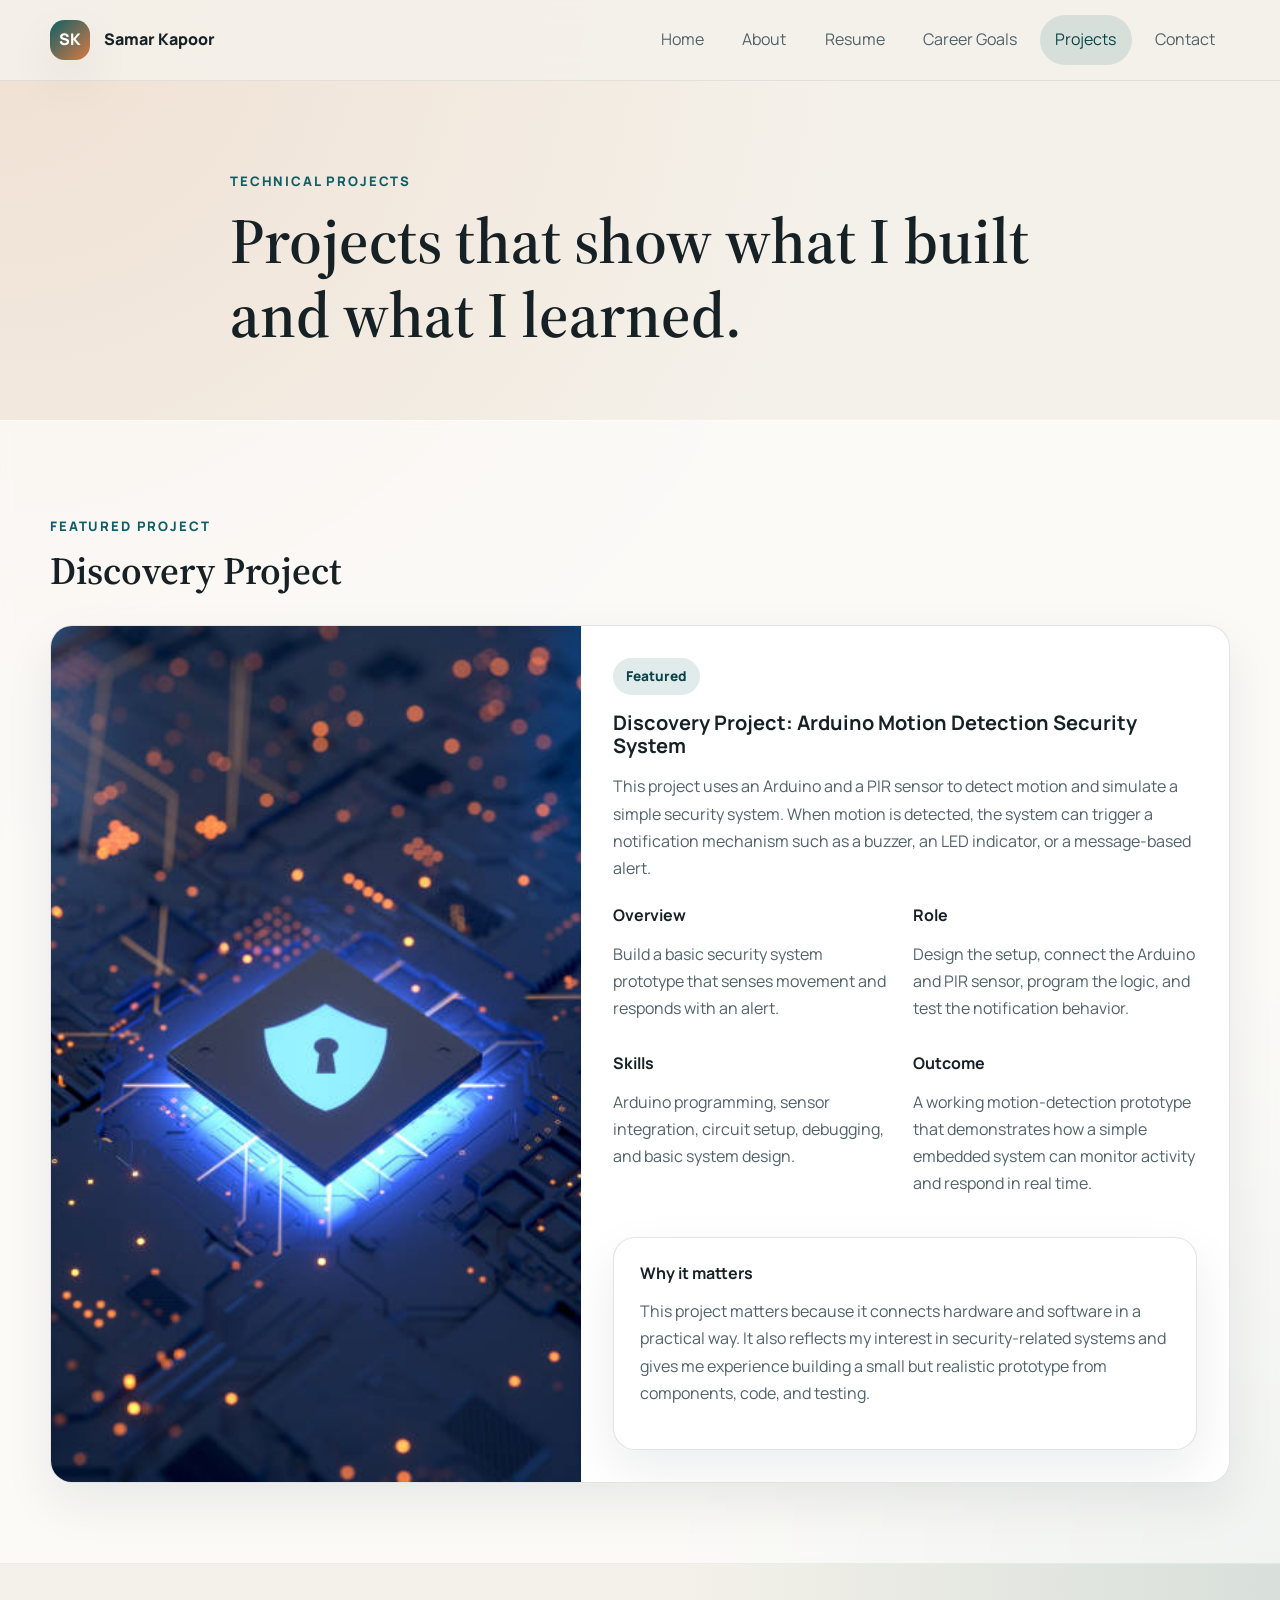
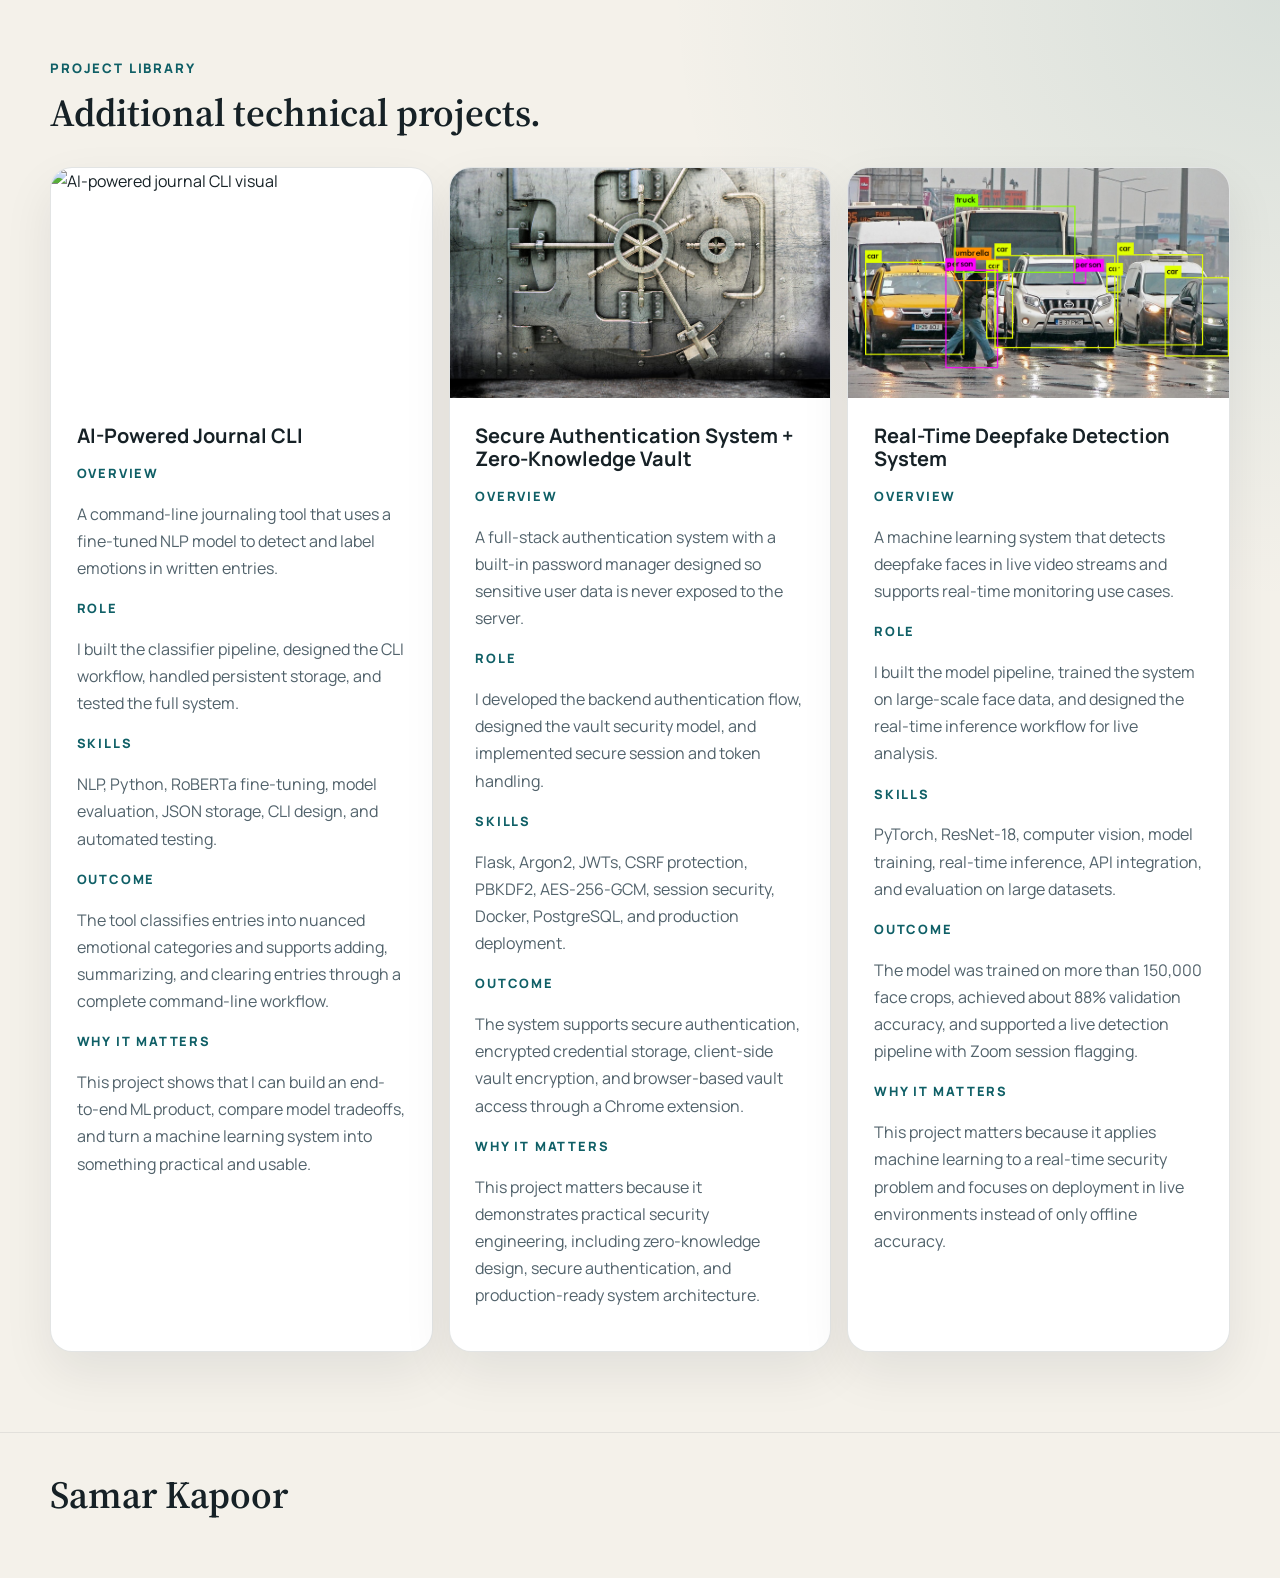
==== projects.html @ 8815f0b4 "Add files via upload" ====
<!DOCTYPE html>
<html lang="en">
<head>
  <meta charset="UTF-8">
  <meta name="viewport" content="width=device-width, initial-scale=1.0">
  <meta name="description" content="Technical projects portfolio for Samar Kapoor including a featured Discovery Project and scalable project cards.">
  <title>Projects | Samar Kapoor Portfolio</title>
  <link rel="preconnect" href="https://fonts.googleapis.com">
  <link rel="preconnect" href="https://fonts.gstatic.com" crossorigin>
  <link href="https://fonts.googleapis.com/css2?family=Manrope:wght@400;500;600;700;800&family=Source+Serif+4:opsz,wght@8..60,400;8..60,600&display=swap" rel="stylesheet">
  <link rel="stylesheet" href="assets/css/styles.css">
</head>
<body data-page="projects">
  <a class="skip-link" href="#main-content">Skip to content</a>
  <header class="site-header">
    <div class="container">
      <nav class="navbar" aria-label="Primary navigation">
        <a class="brand" href="index.html">
          <span class="brand-mark">SK</span>
          <span class="brand-text">Samar Kapoor</span>
        </a>
        <button class="nav-toggle" type="button" aria-expanded="false" aria-controls="nav-links">
          <span class="nav-toggle-bar"></span>
          <span class="nav-toggle-bar"></span>
        </button>
        <div class="nav-links" id="nav-links">
          <a href="index.html" data-nav="home">Home</a>
          <a href="about.html" data-nav="about">About</a>
          <a href="resume.html" data-nav="resume">Resume</a>
          <a href="goals.html" data-nav="goals">Career Goals</a>
          <a href="projects.html" data-nav="projects">Projects</a>
          <a href="contact.html" data-nav="contact">Contact</a>
        </div>
      </nav>
    </div>
  </header>

  <main id="main-content">
    <section class="page-hero section">
      <div class="container narrow-flow">
        <div class="reveal">
          <p class="eyebrow">Technical Projects</p>
          <h1>Projects that show what I built and what I learned.</h1>
        </div>
      </div>
    </section>

    <section class="section surface">
      <div class="container">
        <div class="section-heading reveal">
          <p class="eyebrow">Featured Project</p>
          <h2>Discovery Project</h2>
        </div>
        <article class="featured-project reveal">
          <div class="featured-media">
            <img src="assets/images/arduino.png" alt="Arduino motion detection security system visual">
          </div>
          <div class="featured-content">
            <span class="pill">Featured</span>
            <h3>Discovery Project: Arduino Motion Detection Security System</h3>
            <p>
              This project uses an Arduino and a PIR sensor to detect motion and simulate a simple security system. When motion is detected, the system can trigger a notification mechanism such as a buzzer, an LED indicator, or a message-based alert.
            </p>
            <div class="project-detail-grid">
              <div>
                <h4>Overview</h4>
                <p>Build a basic security system prototype that senses movement and responds with an alert.</p>
              </div>
              <div>
                <h4>Role</h4>
                <p>Design the setup, connect the Arduino and PIR sensor, program the logic, and test the notification behavior.</p>
              </div>
              <div>
                <h4>Skills</h4>
                <p>Arduino programming, sensor integration, circuit setup, debugging, and basic system design.</p>
              </div>
              <div>
                <h4>Outcome</h4>
                <p>A working motion-detection prototype that demonstrates how a simple embedded system can monitor activity and respond in real time.</p>
              </div>
            </div>
            <div class="callout">
              <h4>Why it matters</h4>
              <p>
                This project matters because it connects hardware and software in a practical way. It also reflects my interest in security-related systems and gives me experience building a small but realistic prototype from components, code, and testing.
              </p>
            </div>
          </div>
        </article>
      </div>
    </section>

    <section class="section" id="project-library">
      <div class="container">
        <div class="section-heading reveal">
          <p class="eyebrow">Project Library</p>
          <h2>Additional technical projects.</h2>
        </div>
        <div class="project-grid">
          <article class="project-card reveal">
            <img src="assets/images/diary.png" alt="AI-powered journal CLI visual">
            <div class="project-card-body">
              <h3>AI-Powered Journal CLI</h3>
              <p class="project-label">Overview</p>
              <p>A command-line journaling tool that uses a fine-tuned NLP model to detect and label emotions in written entries.</p>
              <p class="project-label">Role</p>
              <p>I built the classifier pipeline, designed the CLI workflow, handled persistent storage, and tested the full system.</p>
              <p class="project-label">Skills</p>
              <p>NLP, Python, RoBERTa fine-tuning, model evaluation, JSON storage, CLI design, and automated testing.</p>
              <p class="project-label">Outcome</p>
              <p>The tool classifies entries into nuanced emotional categories and supports adding, summarizing, and clearing entries through a complete command-line workflow.</p>
              <p class="project-label">Why it matters</p>
              <p>This project shows that I can build an end-to-end ML product, compare model tradeoffs, and turn a machine learning system into something practical and usable.</p>
            </div>
          </article>

          <article class="project-card reveal">
            <img src="assets/images/vault.png" alt="Secure authentication and zero-knowledge vault visual">
            <div class="project-card-body">
              <h3>Secure Authentication System + Zero-Knowledge Vault</h3>
              <p class="project-label">Overview</p>
              <p>A full-stack authentication system with a built-in password manager designed so sensitive user data is never exposed to the server.</p>
              <p class="project-label">Role</p>
              <p>I developed the backend authentication flow, designed the vault security model, and implemented secure session and token handling.</p>
              <p class="project-label">Skills</p>
              <p>Flask, Argon2, JWTs, CSRF protection, PBKDF2, AES-256-GCM, session security, Docker, PostgreSQL, and production deployment.</p>
              <p class="project-label">Outcome</p>
              <p>The system supports secure authentication, encrypted credential storage, client-side vault encryption, and browser-based vault access through a Chrome extension.</p>
              <p class="project-label">Why it matters</p>
              <p>This project matters because it demonstrates practical security engineering, including zero-knowledge design, secure authentication, and production-ready system architecture.</p>
            </div>
          </article>

          <article class="project-card reveal">
            <img src="assets/images/deepfake.png" alt="Real-time deepfake detection system visual">
            <div class="project-card-body">
              <h3>Real-Time Deepfake Detection System</h3>
              <p class="project-label">Overview</p>
              <p>A machine learning system that detects deepfake faces in live video streams and supports real-time monitoring use cases.</p>
              <p class="project-label">Role</p>
              <p>I built the model pipeline, trained the system on large-scale face data, and designed the real-time inference workflow for live analysis.</p>
              <p class="project-label">Skills</p>
              <p>PyTorch, ResNet-18, computer vision, model training, real-time inference, API integration, and evaluation on large datasets.</p>
              <p class="project-label">Outcome</p>
              <p>The model was trained on more than 150,000 face crops, achieved about 88% validation accuracy, and supported a live detection pipeline with Zoom session flagging.</p>
              <p class="project-label">Why it matters</p>
              <p>This project matters because it applies machine learning to a real-time security problem and focuses on deployment in live environments instead of only offline accuracy.</p>
            </div>
          </article>
        </div>
      </div>
    </section>
  </main>

  <footer class="site-footer">
    <div class="container footer-grid">
      <div>
        <h2>Samar Kapoor</h2>
      </div>
    </div>
  </footer>

  <script src="assets/js/script.js"></script>
</body>
</html>
---- assets/css/styles.css ----
:root {
  --bg: #f4f1ea;
  --surface: #fffaf2;
  --surface-strong: #ffffff;
  --text: #162126;
  --muted: #51626b;
  --border: rgba(22, 33, 38, 0.12);
  --primary: #0f5f66;
  --primary-dark: #0a444a;
  --accent: #d97a43;
  --accent-soft: #f3dbc8;
  --shadow: 0 20px 50px rgba(15, 29, 37, 0.08);
  --radius: 22px;
  --radius-sm: 14px;
  --max-width: 1180px;
}

*,
*::before,
*::after {
  box-sizing: border-box;
}

html {
  scroll-behavior: smooth;
}

body {
  margin: 0;
  font-family: "Manrope", sans-serif;
  background:
    radial-gradient(circle at top left, rgba(217, 122, 67, 0.14), transparent 25%),
    radial-gradient(circle at right center, rgba(15, 95, 102, 0.12), transparent 30%),
    var(--bg);
  color: var(--text);
  line-height: 1.7;
}

img {
  display: block;
  max-width: 100%;
}

a {
  color: inherit;
  text-decoration: none;
}

p,
li {
  color: var(--muted);
}

h1,
h2,
h3,
h4 {
  margin: 0 0 0.8rem;
  color: var(--text);
  line-height: 1.15;
}

h1,
h2 {
  font-family: "Source Serif 4", serif;
  font-weight: 600;
}

h1 {
  font-size: clamp(2.8rem, 5vw, 5rem);
}

h2 {
  font-size: clamp(2rem, 3vw, 3rem);
}

h3 {
  font-size: 1.25rem;
}

.container {
  width: min(calc(100% - 2rem), var(--max-width));
  margin: 0 auto;
}

.section {
  padding: 5rem 0;
}

.surface {
  background: rgba(255, 255, 255, 0.62);
  border-top: 1px solid rgba(255, 255, 255, 0.5);
  border-bottom: 1px solid rgba(15, 95, 102, 0.08);
  backdrop-filter: blur(6px);
}

.skip-link {
  position: absolute;
  left: -999px;
  top: 1rem;
  padding: 0.75rem 1rem;
  background: var(--text);
  color: white;
  border-radius: 999px;
  z-index: 1000;
}

.skip-link:focus {
  left: 1rem;
}

.site-header {
  position: sticky;
  top: 0;
  z-index: 999;
  background: rgba(244, 241, 234, 0.9);
  backdrop-filter: blur(12px);
  border-bottom: 1px solid rgba(22, 33, 38, 0.08);
}

.navbar {
  display: flex;
  align-items: center;
  justify-content: space-between;
  gap: 1.5rem;
  min-height: 5rem;
}

.brand {
  display: inline-flex;
  align-items: center;
  gap: 0.85rem;
  font-weight: 800;
}

.brand-mark {
  display: inline-grid;
  place-items: center;
  width: 2.5rem;
  height: 2.5rem;
  background: linear-gradient(135deg, var(--primary), var(--accent));
  color: white;
  border-radius: 0.9rem;
  box-shadow: var(--shadow);
}

.nav-links {
  display: flex;
  align-items: center;
  gap: 0.5rem;
}

.nav-links a {
  padding: 0.7rem 0.95rem;
  color: var(--muted);
  border-radius: 999px;
  transition: background-color 180ms ease, color 180ms ease, transform 180ms ease;
}

.nav-links a:hover,
.nav-links a.active {
  background: rgba(15, 95, 102, 0.12);
  color: var(--primary-dark);
}

.nav-toggle {
  display: none;
  border: 0;
  background: transparent;
  padding: 0.5rem;
}

.nav-toggle-bar {
  display: block;
  width: 1.5rem;
  height: 2px;
  background: var(--text);
  margin: 0.3rem 0;
}

.hero-grid,
.page-hero-grid,
.resume-layout,
.two-column,
.split-band {
  display: grid;
  gap: 2rem;
  align-items: center;
}

.hero-grid,
.page-hero-grid,
.resume-layout {
  grid-template-columns: 1.2fr 0.8fr;
}

.hero {
  padding: 5.5rem 0 4.5rem;
}

.lead {
  font-size: 1.1rem;
  max-width: 65ch;
}

.eyebrow {
  margin-bottom: 0.75rem;
  text-transform: uppercase;
  letter-spacing: 0.14em;
  font-size: 0.82rem;
  font-weight: 800;
  color: var(--primary);
}

.hero-actions,
.button-row {
  display: flex;
  flex-wrap: wrap;
  gap: 1rem;
  margin: 2rem 0;
}

.button {
  display: inline-flex;
  align-items: center;
  justify-content: center;
  min-height: 3rem;
  padding: 0.9rem 1.35rem;
  border-radius: 999px;
  font-weight: 700;
  transition: transform 180ms ease, box-shadow 180ms ease, background-color 180ms ease;
}

.button:hover {
  transform: translateY(-2px);
}

.button-primary {
  background: linear-gradient(135deg, var(--primary), var(--primary-dark));
  color: white;
  box-shadow: var(--shadow);
}

.button-secondary {
  background: rgba(255, 255, 255, 0.7);
  border: 1px solid var(--border);
}

.hero-visual img,
.framed-image {
  border-radius: var(--radius);
  box-shadow: var(--shadow);
  border: 1px solid rgba(255, 255, 255, 0.7);
}

.hero-stats {
  display: grid;
  grid-template-columns: repeat(3, minmax(0, 1fr));
  gap: 1rem;
  list-style: none;
  padding: 0;
  margin: 2rem 0 0;
}

.hero-stats li,
.card,
.feature-card,
.project-card,
.timeline-item,
.featured-project,
.callout,
.resume-frame,
.contact-grid .card {
  background: var(--surface-strong);
  border: 1px solid var(--border);
  border-radius: var(--radius);
  box-shadow: var(--shadow);
}

.hero-stats li {
  padding: 1.2rem;
}

.hero-stats strong {
  display: block;
  margin-bottom: 0.3rem;
  font-size: 1.6rem;
  color: var(--primary-dark);
}

.section-heading {
  max-width: 60ch;
  margin-bottom: 2rem;
}

.two-column {
  grid-template-columns: repeat(2, minmax(0, 1fr));
}

.grid-three,
.contact-grid {
  display: grid;
  grid-template-columns: repeat(3, minmax(0, 1fr));
  gap: 1.5rem;
}

.card,
.feature-card,
.timeline-item,
.project-card-body,
.callout {
  padding: 1.6rem;
}

.feature-number {
  display: inline-flex;
  margin-bottom: 1rem;
  color: var(--accent);
  font-weight: 800;
}

.text-link {
  color: var(--primary);
  font-weight: 700;
}

.accent-band {
  background: linear-gradient(135deg, rgba(15, 95, 102, 0.08), rgba(217, 122, 67, 0.08));
}

.split-band {
  grid-template-columns: 1fr auto;
}

.page-hero {
  padding: 4.75rem 0 3.5rem;
}

.narrow-flow {
  max-width: 820px;
}

.story-block p + p {
  margin-top: 1rem;
}

.detail-list {
  padding-left: 1.25rem;
}

.resume-frame {
  min-height: 720px;
  overflow: hidden;
  padding: 0;
}

.resume-frame object {
  min-height: 720px;
}

.resume-fallback {
  padding: 2rem;
}

.timeline {
  display: grid;
  gap: 1.25rem;
}

.timeline-item {
  position: relative;
  padding-left: 4.5rem;
}

.timeline-item::before {
  content: "";
  position: absolute;
  left: 1.75rem;
  top: 1.5rem;
  bottom: -1.25rem;
  width: 2px;
  background: linear-gradient(var(--primary), rgba(15, 95, 102, 0));
}

.timeline-item:last-child::before {
  display: none;
}

.timeline-phase {
  position: absolute;
  left: 0.9rem;
  top: 1.25rem;
  width: 1.8rem;
  height: 1.8rem;
  border-radius: 50%;
  background: var(--accent);
  display: inline-grid;
  place-items: center;
  color: transparent;
  box-shadow: 0 0 0 8px rgba(217, 122, 67, 0.16);
}

.featured-project {
  display: grid;
  grid-template-columns: 0.9fr 1.1fr;
  gap: 0;
  overflow: hidden;
}

.featured-media {
  background: linear-gradient(180deg, rgba(15, 95, 102, 0.08), rgba(217, 122, 67, 0.12));
}

.featured-media img {
  width: 100%;
  height: 100%;
  object-fit: cover;
}

.featured-content {
  padding: 2rem;
}

.pill {
  display: inline-flex;
  margin-bottom: 1rem;
  padding: 0.45rem 0.8rem;
  border-radius: 999px;
  background: rgba(15, 95, 102, 0.12);
  color: var(--primary-dark);
  font-size: 0.85rem;
  font-weight: 800;
}

.project-detail-grid,
.project-grid {
  display: grid;
  gap: 1rem;
}

.project-detail-grid {
  grid-template-columns: repeat(2, minmax(0, 1fr));
  margin: 1.5rem 0;
}

.project-grid {
  grid-template-columns: repeat(3, minmax(0, 1fr));
}

.project-card {
  overflow: hidden;
}

.project-card img {
  width: 100%;
  height: 230px;
  object-fit: cover;
}

.project-label {
  margin: 1rem 0 0.35rem;
  font-size: 0.8rem;
  text-transform: uppercase;
  letter-spacing: 0.14em;
  font-weight: 800;
  color: var(--primary);
}

.contact-link {
  font-size: 1.05rem;
  font-weight: 700;
  color: var(--primary-dark);
  overflow-wrap: anywhere;
}

.site-footer {
  padding: 2.5rem 0 3rem;
  border-top: 1px solid rgba(22, 33, 38, 0.08);
}

.footer-grid {
  display: grid;
  grid-template-columns: 1.2fr 0.8fr 0.8fr;
  gap: 1.5rem;
}

.footer-label {
  margin-bottom: 0.6rem;
  font-size: 0.85rem;
  text-transform: uppercase;
  letter-spacing: 0.14em;
  color: var(--primary);
  font-weight: 800;
}

.footer-links {
  display: flex;
  flex-wrap: wrap;
  gap: 0.75rem 1rem;
}

.reveal {
  opacity: 0;
  transform: translateY(24px);
  transition: opacity 700ms ease, transform 700ms ease;
}

.reveal.visible {
  opacity: 1;
  transform: translateY(0);
}

@media (max-width: 980px) {
  .hero-grid,
  .page-hero-grid,
  .resume-layout,
  .two-column,
  .split-band,
  .featured-project,
  .footer-grid,
  .project-grid,
  .grid-three,
  .contact-grid {
    grid-template-columns: 1fr;
  }

  .hero-stats {
    grid-template-columns: 1fr;
  }

  .nav-toggle {
    display: inline-block;
  }

  .nav-links {
    position: absolute;
    top: calc(100% + 0.75rem);
    right: 1rem;
    left: 1rem;
    display: none;
    flex-direction: column;
    align-items: stretch;
    padding: 1rem;
    background: rgba(255, 250, 242, 0.98);
    border: 1px solid var(--border);
    border-radius: var(--radius-sm);
    box-shadow: var(--shadow);
  }

  .nav-links.open {
    display: flex;
  }

  .navbar {
    position: relative;
  }
}

@media (max-width: 720px) {
  .section {
    padding: 4rem 0;
  }

  h1 {
    font-size: clamp(2.4rem, 10vw, 3.4rem);
  }

  h2 {
    font-size: clamp(1.8rem, 8vw, 2.5rem);
  }

  .project-detail-grid {
    grid-template-columns: 1fr;
  }

  .timeline-item {
    padding-left: 3.5rem;
  }

  .timeline-item::before {
    left: 1.2rem;
  }

  .timeline-phase {
    left: 0.35rem;
  }
}
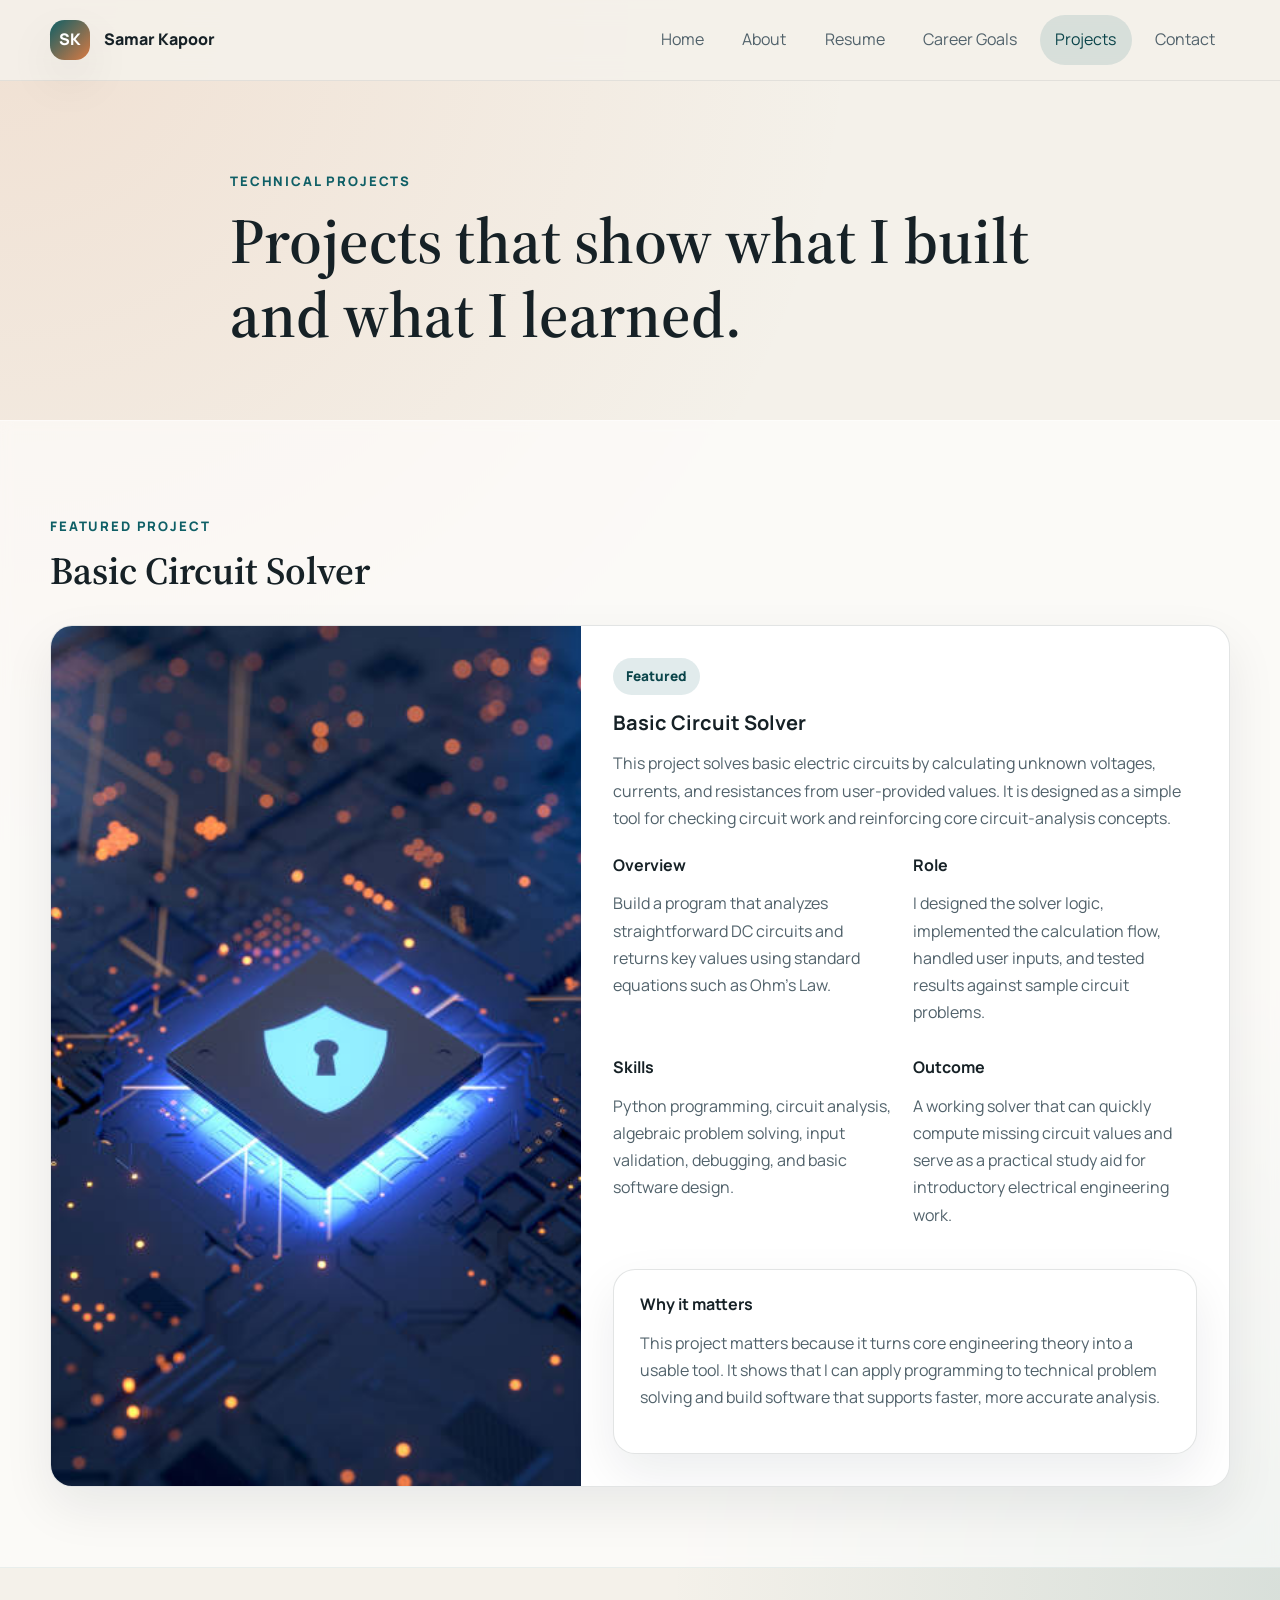
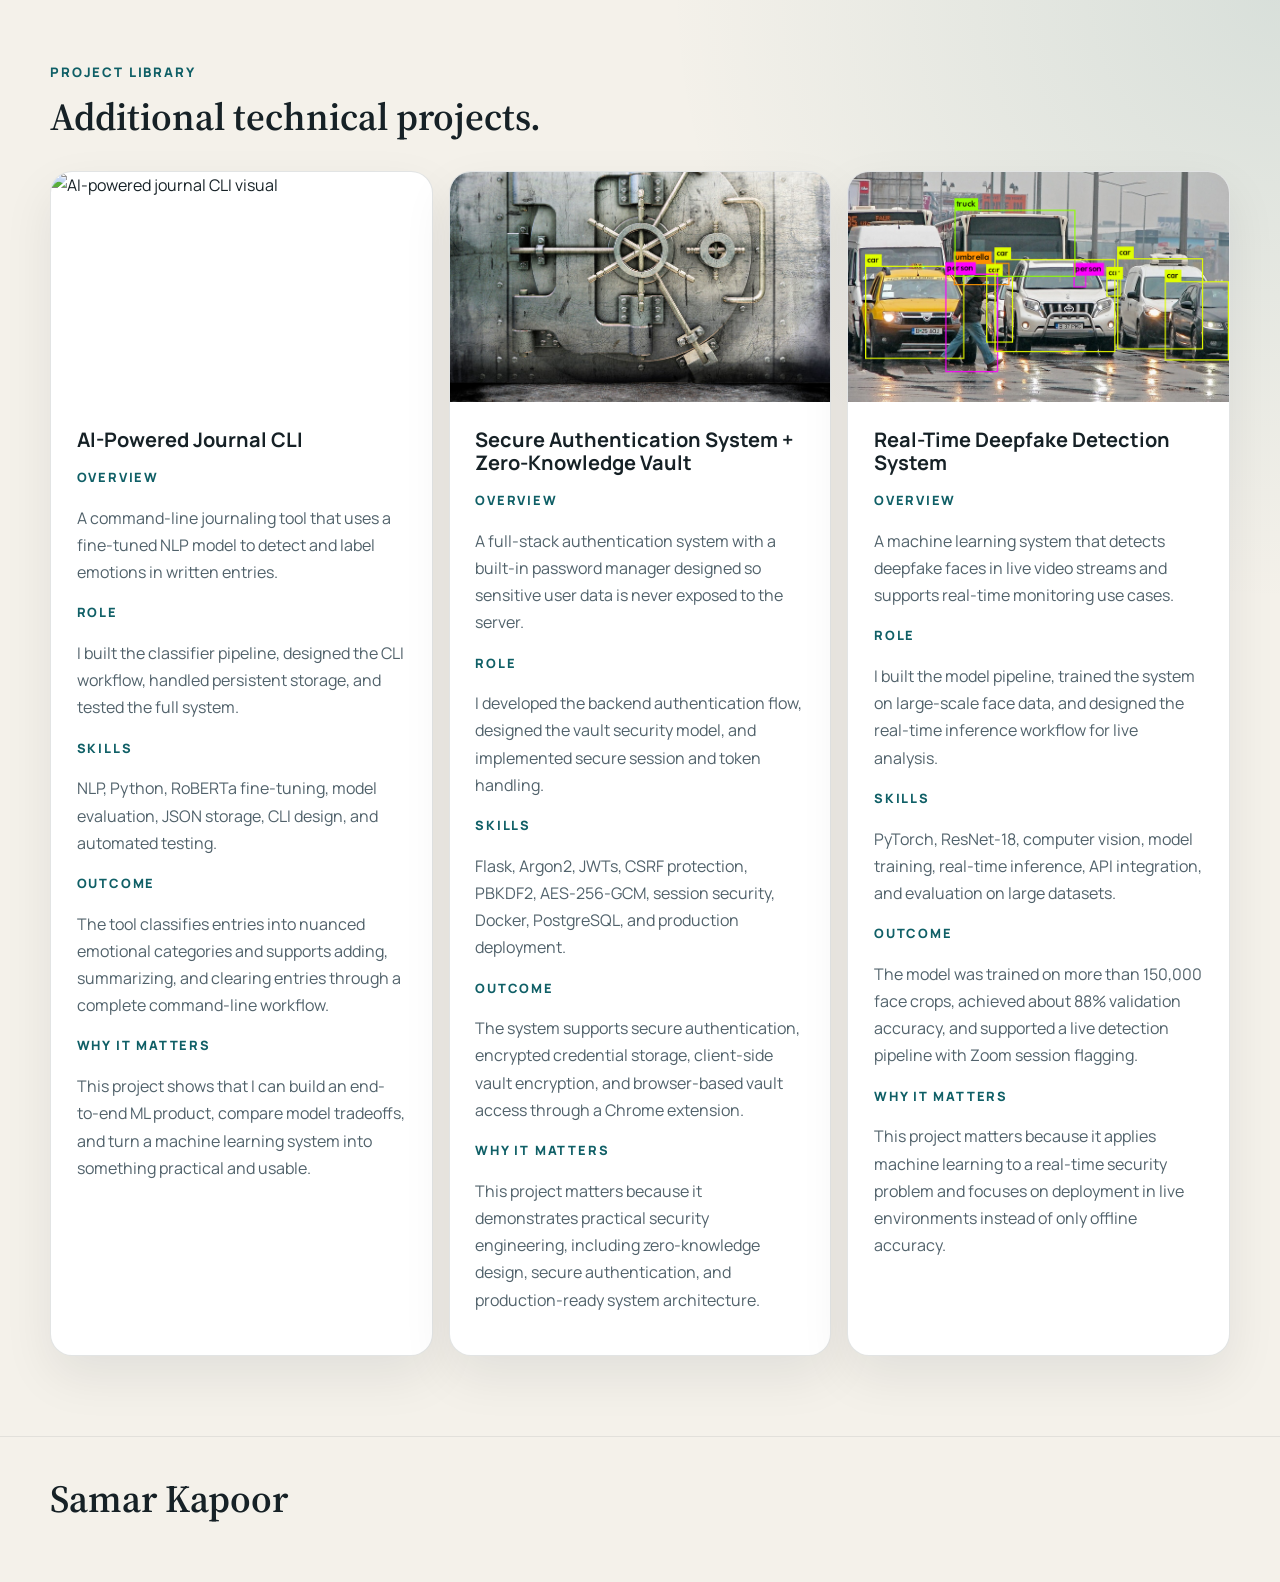
==== commit f4afc0fb: "Add files via upload" ====
--- a/projects.html
+++ b/projects.html
@@ -3,7 +3,7 @@
 <head>
   <meta charset="UTF-8">
   <meta name="viewport" content="width=device-width, initial-scale=1.0">
-  <meta name="description" content="Technical projects portfolio for Samar Kapoor including a featured Discovery Project and scalable project cards.">
+  <meta name="description" content="Technical projects portfolio for Samar Kapoor including a featured basic circuit solver and scalable project cards.">
   <title>Projects | Samar Kapoor Portfolio</title>
   <link rel="preconnect" href="https://fonts.googleapis.com">
   <link rel="preconnect" href="https://fonts.gstatic.com" crossorigin>
@@ -49,40 +49,40 @@
       <div class="container">
         <div class="section-heading reveal">
           <p class="eyebrow">Featured Project</p>
-          <h2>Discovery Project</h2>
+          <h2>Basic Circuit Solver</h2>
         </div>
         <article class="featured-project reveal">
           <div class="featured-media">
-            <img src="assets/images/arduino.png" alt="Arduino motion detection security system visual">
+            <img src="assets/images/arduino.png" alt="Basic circuit solver project visual">
           </div>
           <div class="featured-content">
             <span class="pill">Featured</span>
-            <h3>Discovery Project: Arduino Motion Detection Security System</h3>
+            <h3>Basic Circuit Solver</h3>
             <p>
-              This project uses an Arduino and a PIR sensor to detect motion and simulate a simple security system. When motion is detected, the system can trigger a notification mechanism such as a buzzer, an LED indicator, or a message-based alert.
+              This project solves basic electric circuits by calculating unknown voltages, currents, and resistances from user-provided values. It is designed as a simple tool for checking circuit work and reinforcing core circuit-analysis concepts.
             </p>
             <div class="project-detail-grid">
               <div>
                 <h4>Overview</h4>
-                <p>Build a basic security system prototype that senses movement and responds with an alert.</p>
+                <p>Build a program that analyzes straightforward DC circuits and returns key values using standard equations such as Ohm's Law.</p>
               </div>
               <div>
                 <h4>Role</h4>
-                <p>Design the setup, connect the Arduino and PIR sensor, program the logic, and test the notification behavior.</p>
+                <p>I designed the solver logic, implemented the calculation flow, handled user inputs, and tested results against sample circuit problems.</p>
               </div>
               <div>
                 <h4>Skills</h4>
-                <p>Arduino programming, sensor integration, circuit setup, debugging, and basic system design.</p>
+                <p>Python programming, circuit analysis, algebraic problem solving, input validation, debugging, and basic software design.</p>
               </div>
               <div>
                 <h4>Outcome</h4>
-                <p>A working motion-detection prototype that demonstrates how a simple embedded system can monitor activity and respond in real time.</p>
+                <p>A working solver that can quickly compute missing circuit values and serve as a practical study aid for introductory electrical engineering work.</p>
               </div>
             </div>
             <div class="callout">
               <h4>Why it matters</h4>
               <p>
-                This project matters because it connects hardware and software in a practical way. It also reflects my interest in security-related systems and gives me experience building a small but realistic prototype from components, code, and testing.
+                This project matters because it turns core engineering theory into a usable tool. It shows that I can apply programming to technical problem solving and build software that supports faster, more accurate analysis.
               </p>
             </div>
           </div>
